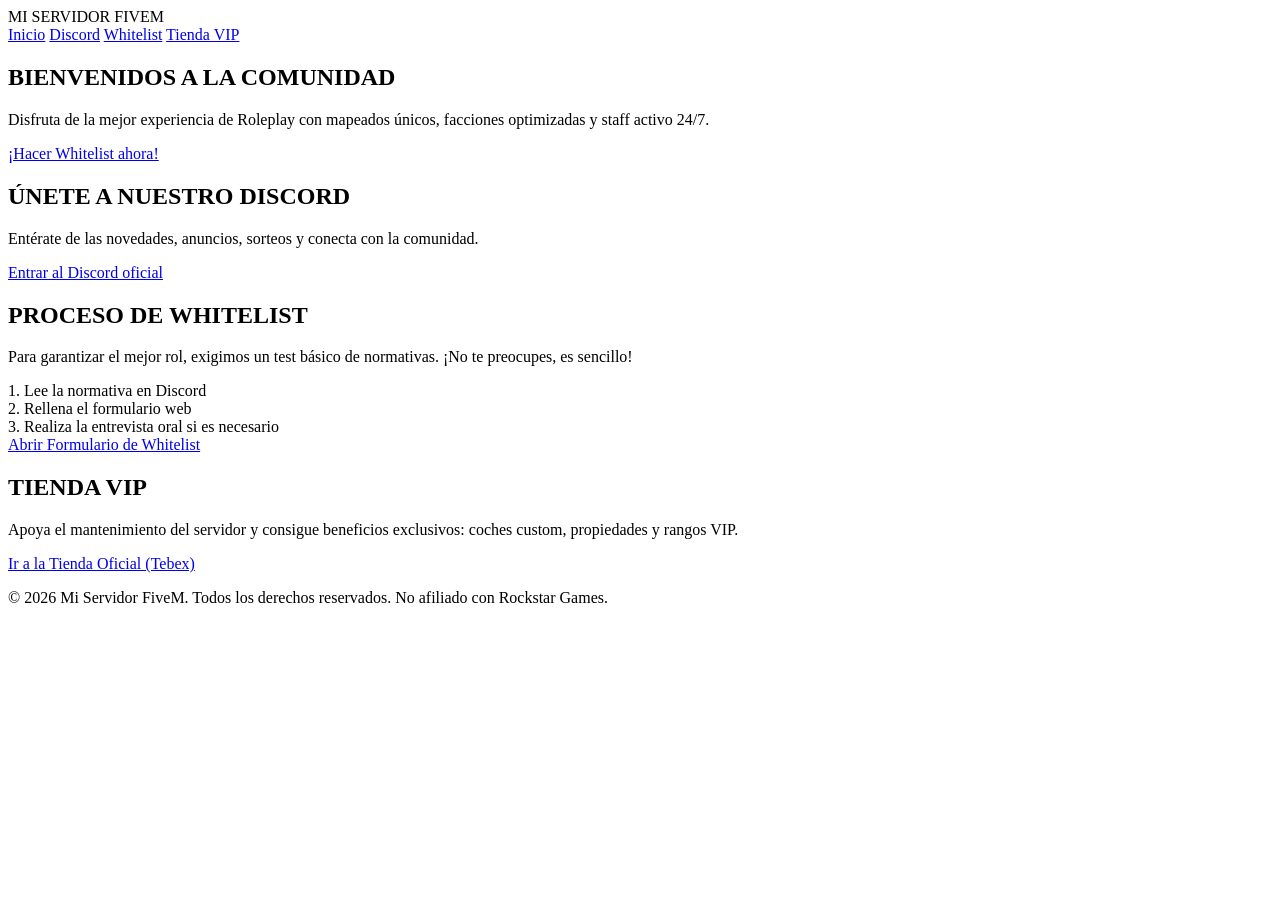
==== index.html @ 70bea01f "Add initial HTML structure for FiveM server page" ====
<!DOCTYPE html>
<html lang="es">
<head>
    <meta charset="UTF-8">
    <meta name="viewport" content="width=device-width, initial-scale=1.0">
    <title>Servidor FiveM | Inicio</title>
    <link rel="stylesheet" href="style.css">
</head>
<body>

    <!-- Encabezado / Navbar -->
    <header>
        <div class="logo">MI SERVIDOR FIVEM</div>
        <nav>
            <a href="#inicio">Inicio</a>
            <a href="#discord">Discord</a>
            <a href="#whitelist">Whitelist</a>
            <a href="#tienda">Tienda VIP</a>
        </nav>
    </header>

    <!-- Sección de Bienvenida -->
    <section id="inicio" class="hero">
        <div class="hero-content">
            <h1>BIENVENIDOS A LA COMUNIDAD</h1>
            <p>Disfruta de la mejor experiencia de Roleplay con mapeados únicos, facciones optimizadas y staff activo 24/7.</p>
            <a href="#whitelist" class="btn-principal">¡Hacer Whitelist ahora!</a>
        </div>
    </section>

    <!-- Sección Discord -->
    <section id="discord" class="seccion-oscura">
        <h2>ÚNETE A NUESTRO DISCORD</h2>
        <p>Entérate de las novedades, anuncios, sorteos y conecta con la comunidad.</p>
        <div class="contenedor-widget">
            <!-- REEMPLAZA ESTE COMENTARIO MÁS ADELANTE CON TU WIDGET REAL DE DISCORD -->
            <a href="https://discord.gg/TU_INVITACION" target="_blank" class="btn-discord">Entrar al Discord oficial</a>
        </div>
    </section>

    <!-- Sección Whitelist -->
    <section id="whitelist" class="seccion-clara">
        <h2>PROCESO DE WHITELIST</h2>
        <p>Para garantizar el mejor rol, exigimos un test básico de normativas. ¡No te preocupes, es sencillo!</p>
        <div class="pasos">
            <div class="paso">1. Lee la normativa en Discord</div>
            <div class="paso">2. Rellena el formulario web</div>
            <div class="paso">3. Realiza la entrevista oral si es necesario</div>
        </div>
        <!-- AQUÍ IRÁ EL LINK A TU FORMULARIO DE TALLY O GOOGLE FORMS -->
        <a href="https://forms.google.com" target="_blank" class="btn-whitelist">Abrir Formulario de Whitelist</a>
    </section>

    <!-- Sección Tienda -->
    <section id="tienda" class="seccion-tienda">
        <h2>TIENDA VIP</h2>
        <p>Apoya el mantenimiento del servidor y consigue beneficios exclusivos: coches custom, propiedades y rangos VIP.</p>
        <!-- AQUÍ IRÁ EL LINK A TU TIENDA DE TEBEX -->
        <a href="https://www.tebex.io" target="_blank" class="btn-tienda">Ir a la Tienda Oficial (Tebex)</a>
    </section>

    <footer>
        <p>&copy; 2026 Mi Servidor FiveM. Todos los derechos reservados. No afiliado con Rockstar Games.</p>
    </footer>

</body>
</html>
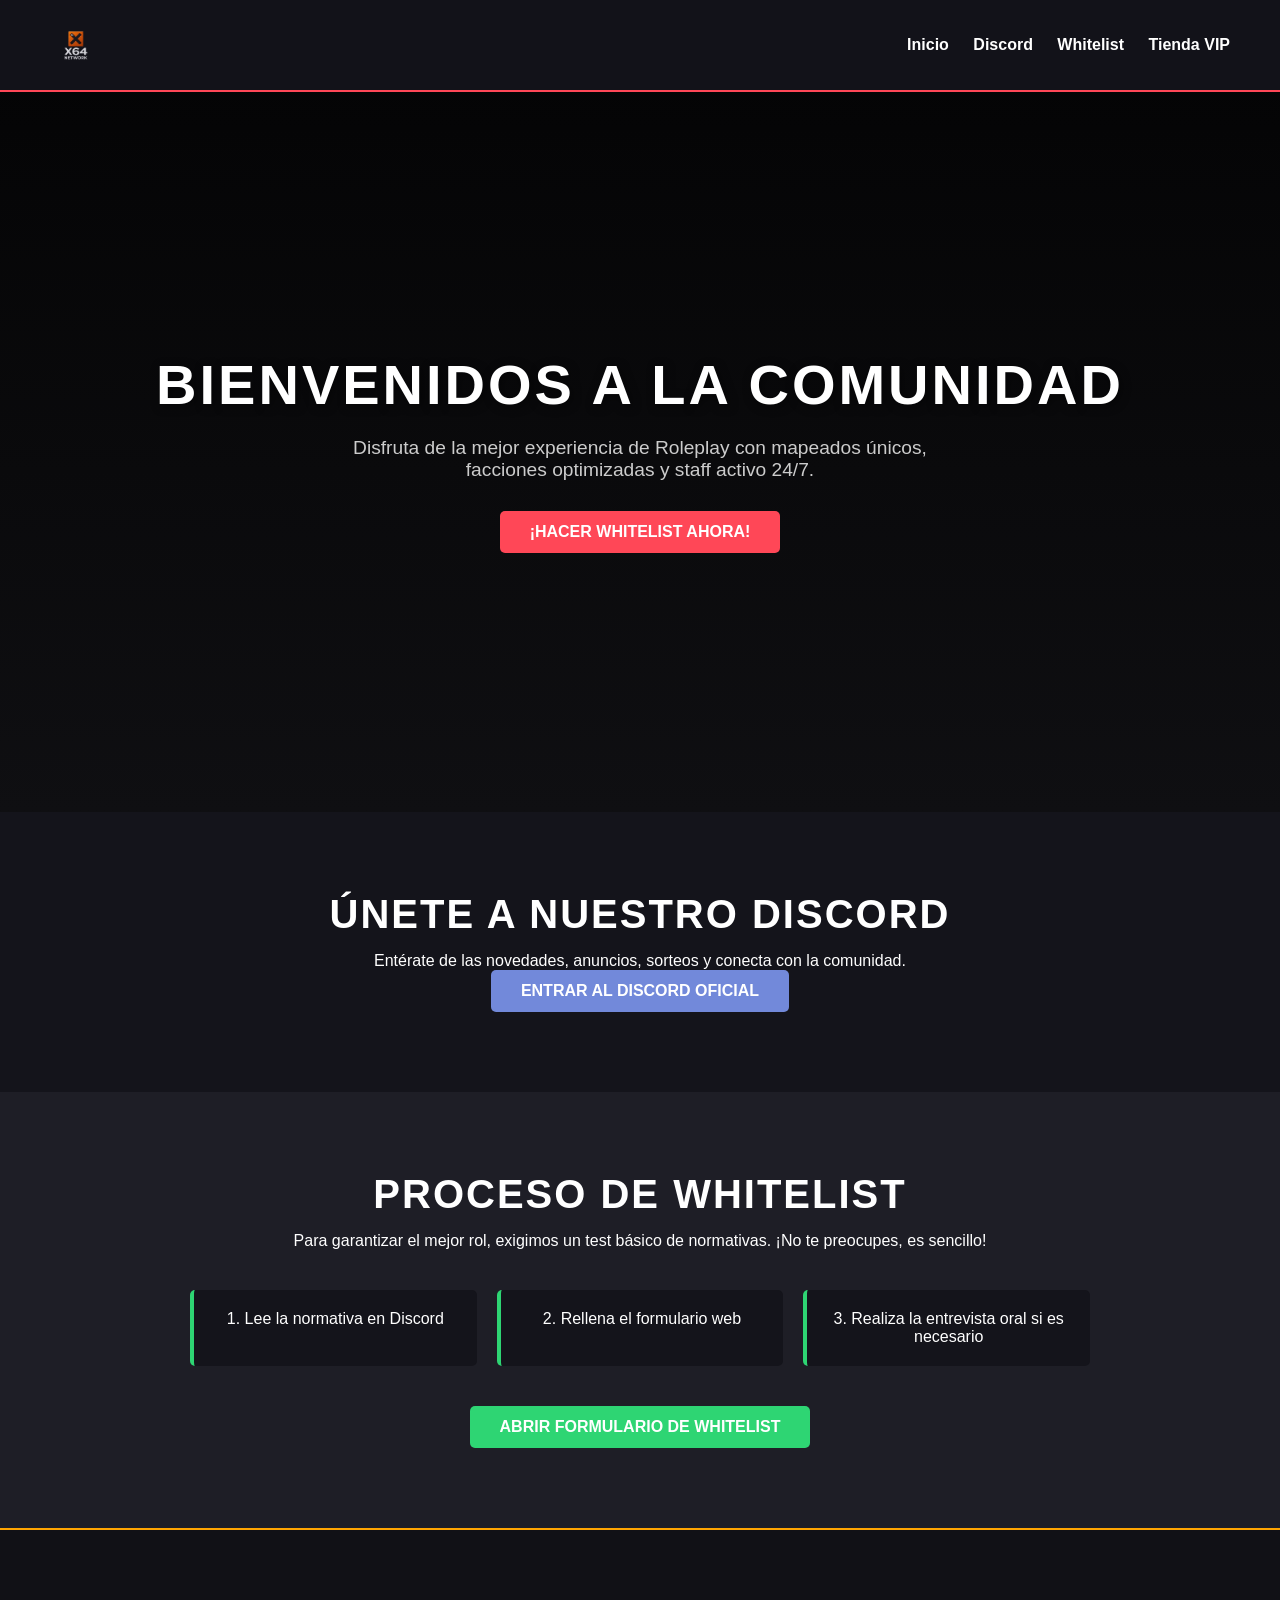
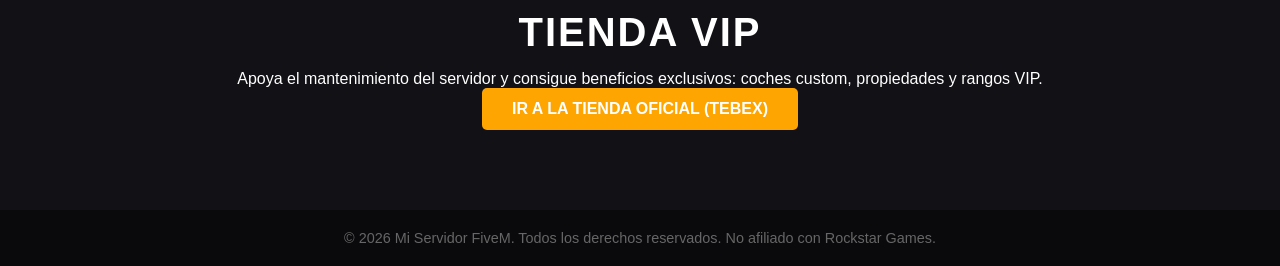
==== commit afc04c5b: "LOGO" ====
--- a/index.html
+++ b/index.html
@@ -10,7 +10,9 @@
 
     <!-- Encabezado / Navbar -->
     <header>
-        <div class="logo">MI SERVIDOR FIVEM</div>
+       <div class="logo">
+            <img src="LOGO.png" alt="Logo x64" style="height: 50px; vertical-align: middle;">
+       </div>
         <nav>
             <a href="#inicio">Inicio</a>
             <a href="#discord">Discord</a>
--- a/style.css
+++ b/style.css
@@ -0,0 +1,137 @@
+/* Configuración General */
+* {
+    margin: 0;
+    padding: 0;
+    box-sizing: border-box;
+    font-family: 'Segoe UI', Tahoma, Geneva, Verdana, sans-serif;
+    scroll-behavior: smooth;
+}
+
+body {
+    background-color: #0f0f12;
+    color: #ffffff;
+}
+
+/* Barra de Navegación */
+header {
+    background-color: rgba(20, 20, 27, 0.95);
+    display: flex;
+    justify-content: space-between;
+    align-items: center;
+    padding: 20px 50px;
+    position: sticky;
+    top: 0;
+    z-index: 1000;
+    border-bottom: 2px solid #ff4757;
+}
+
+.logo {
+    font-size: 1.5rem;
+    font-weight: bold;
+    color: #ff4757;
+    letter-spacing: 2px;
+}
+
+nav a {
+    color: #ffffff;
+    text-decoration: none;
+    margin-left: 20px;
+    font-weight: 600;
+    transition: color 0.3s;
+}
+
+nav a:hover {
+    color: #ff4757;
+}
+
+/* Sección de Bienvenida (Hero) */
+.hero {
+    background: linear-gradient(rgba(0, 0, 0, 0.7), rgba(15, 15, 18, 1)), url('https://w0.peakpx.com/wallpaper/826/874/HD-wallpaper-gta-v-gta-5-rockstar.jpg') no-repeat center center/cover;
+    height: 80vh;
+    display: flex;
+    justify-content: center;
+    align-items: center;
+    text-align: center;
+    padding: 0 20px;
+}
+
+.hero-content h1 {
+    font-size: 3.5rem;
+    margin-bottom: 20px;
+    letter-spacing: 3px;
+    text-shadow: 2px 2px 10px rgba(0,0,0,0.5);
+}
+
+.hero-content p {
+    font-size: 1.2rem;
+    max-width: 600px;
+    margin: 0 auto 30px auto;
+    color: #ccc;
+}
+
+/* Botones */
+.btn-principal, .btn-discord, .btn-whitelist, .btn-tienda {
+    display: inline-block;
+    padding: 12px 30px;
+    border-radius: 5px;
+    text-decoration: none;
+    font-weight: bold;
+    text-transform: uppercase;
+    transition: transform 0.2s, background-color 0.3s;
+}
+
+.btn-principal { background-color: #ff4757; color: white; }
+.btn-principal:hover { background-color: #ff6b81; transform: scale(1.05); }
+
+.btn-discord { background-color: #7289da; color: white; }
+.btn-discord:hover { background-color: #5b73c7; transform: scale(1.05); }
+
+.btn-whitelist { background-color: #2ed573; color: white; }
+.btn-whitelist:hover { background-color: #26af5f; transform: scale(1.05); }
+
+.btn-tienda { background-color: #ffa502; color: white; }
+.btn-tienda:hover { background-color: #e69500; transform: scale(1.05); }
+
+/* Secciones */
+section {
+    padding: 80px 20px;
+    text-align: center;
+}
+
+section h2 {
+    font-size: 2.5rem;
+    margin-bottom: 15px;
+    letter-spacing: 2px;
+}
+
+.seccion-oscura { background-color: #14141b; }
+.seccion-clara { background-color: #1e1e26; }
+.seccion-tienda { background-color: #111116; border-top: 2px solid #ffa502; }
+
+/* Pasos Whitelist */
+.pasos {
+    display: flex;
+    justify-content: center;
+    gap: 20px;
+    margin: 40px auto;
+    max-width: 900px;
+    flex-wrap: wrap;
+}
+
+.paso {
+    background-color: #14141b;
+    padding: 20px;
+    border-radius: 5px;
+    border-left: 4px solid #2ed573;
+    flex: 1;
+    min-width: 250px;
+}
+
+/* Footer */
+footer {
+    background-color: #0a0a0d;
+    padding: 20px;
+    text-align: center;
+    font-size: 0.9rem;
+    color: #666;
+}
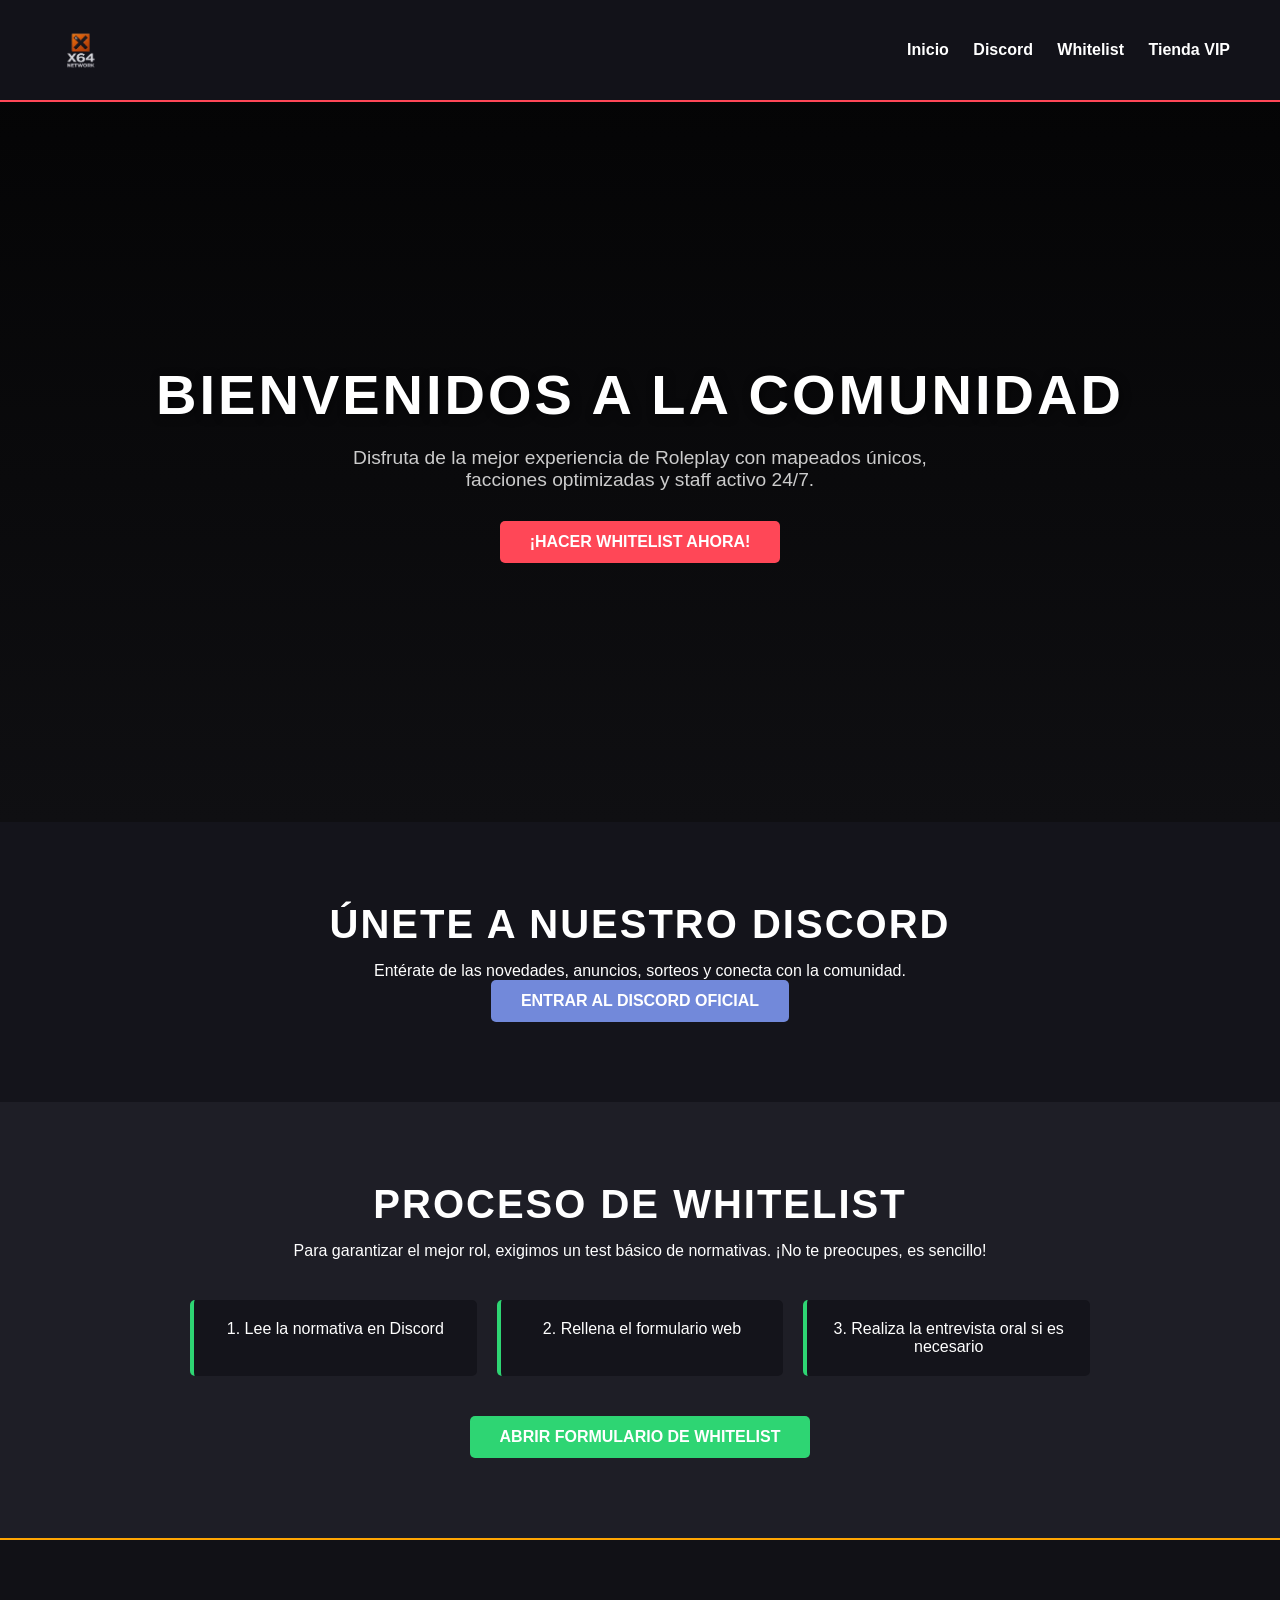
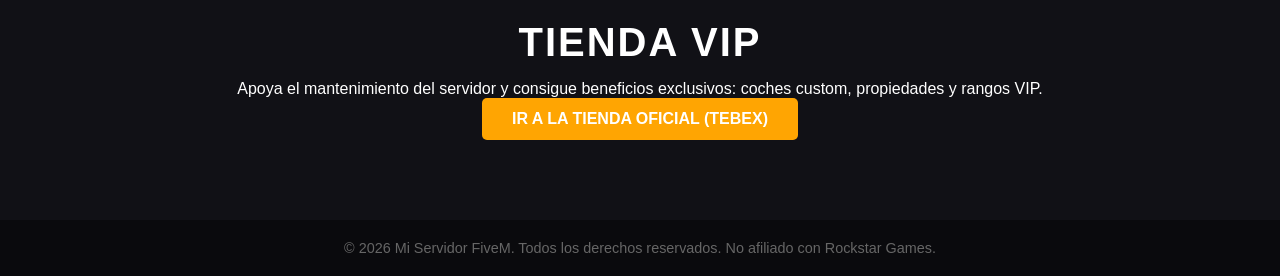
==== commit ae605de4: "LOGO2" ====
--- a/index.html
+++ b/index.html
@@ -11,7 +11,7 @@
     <!-- Encabezado / Navbar -->
     <header>
        <div class="logo">
-            <img src="LOGO.png" alt="Logo x64" style="height: 50px; vertical-align: middle;">
+            <img src="LOGO.png" alt="Logo x64" style="height: 100px; vertical-align: middle;">
        </div>
         <nav>
             <a href="#inicio">Inicio</a>
--- a/style.css
+++ b/style.css
@@ -25,11 +25,13 @@
     border-bottom: 2px solid #ff4757;
 }
 
-.logo {
-    font-size: 1.5rem;
-    font-weight: bold;
-    color: #ff4757;
-    letter-spacing: 2px;
+.logo img {
+    max-height: 60px;
+    width: auto;
+    transition: transform 0.3s;
+}
+.logo img:hover {
+    transform: scale(1.05);
 }
 
 nav a {
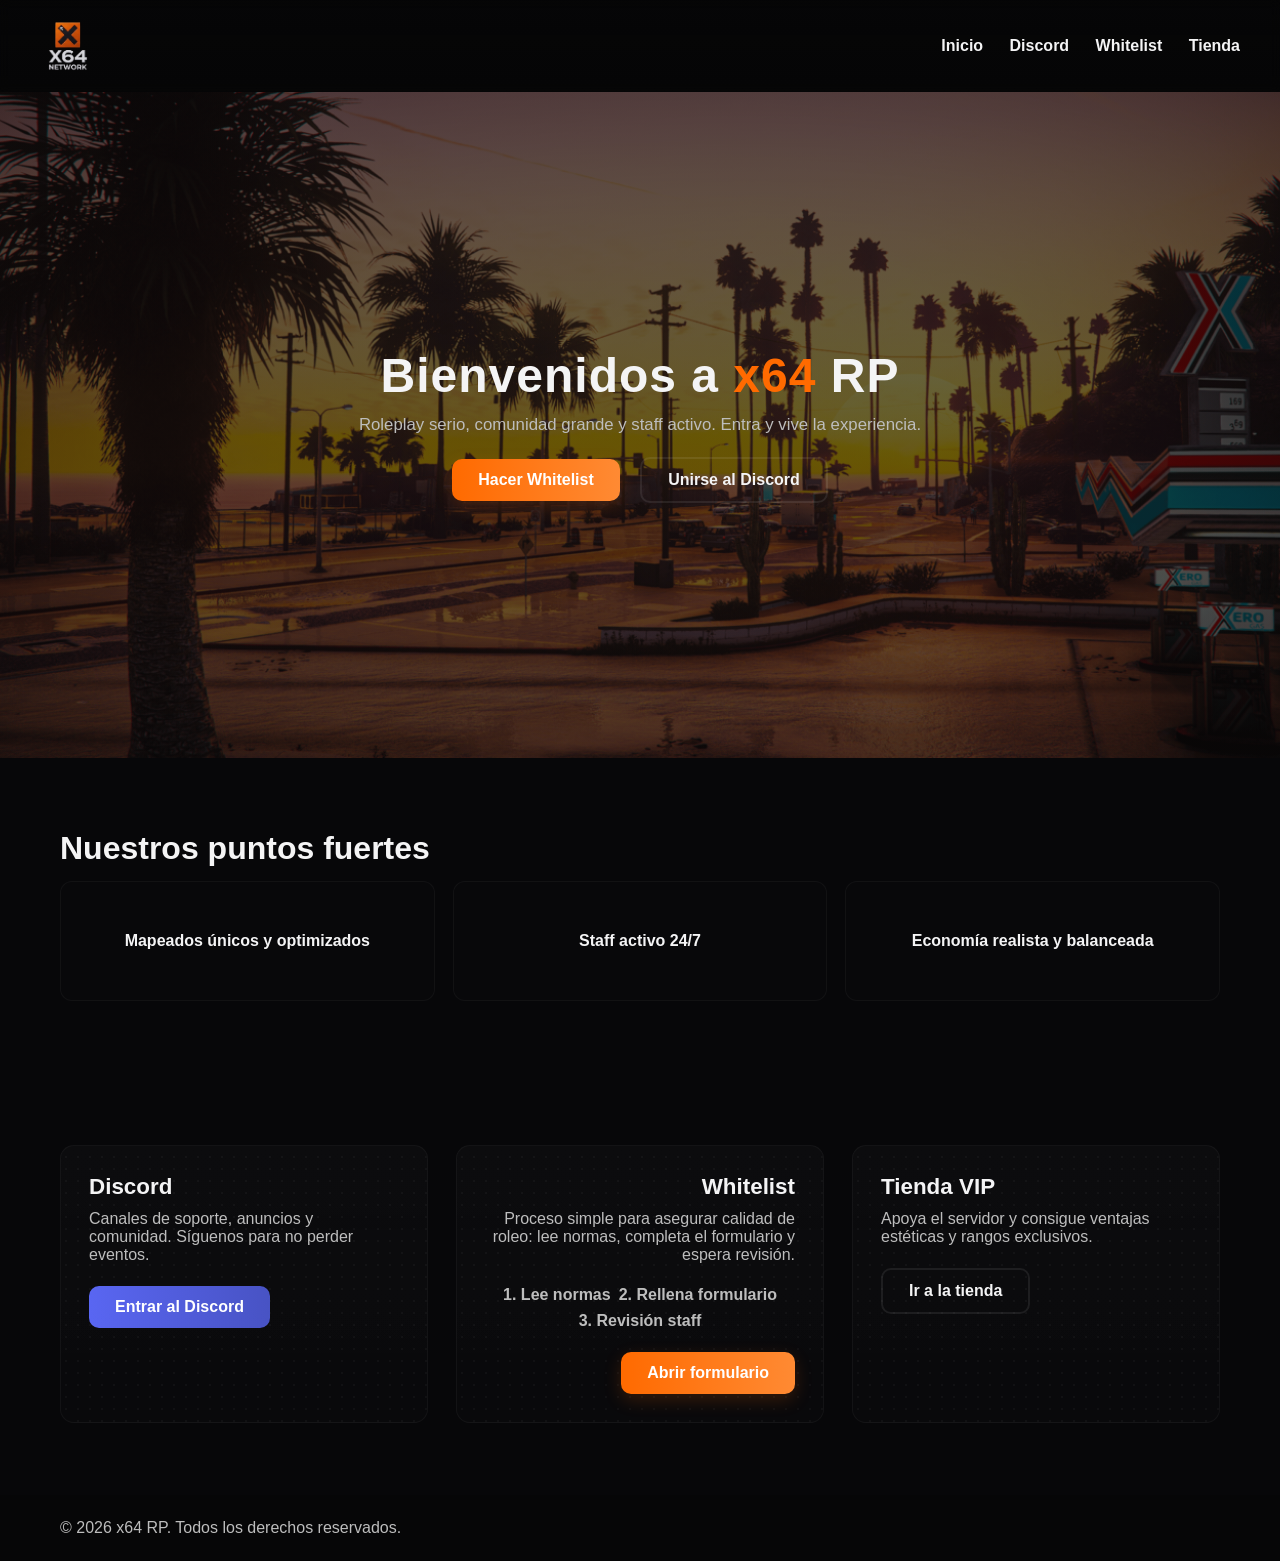
==== commit 0d99da3a: "Con fondo" ====
--- a/index.html
+++ b/index.html
@@ -5,64 +5,87 @@
     <meta name="viewport" content="width=device-width, initial-scale=1.0">
     <title>Servidor FiveM | Inicio</title>
     <link rel="stylesheet" href="style.css">
+    <meta name="theme-color" content="#ff6a00">
 </head>
 <body>
 
-    <!-- Encabezado / Navbar -->
-    <header>
-       <div class="logo">
-            <img src="LOGO.png" alt="Logo x64" style="height: 100px; vertical-align: middle;">
-       </div>
-        <nav>
-            <a href="#inicio">Inicio</a>
-            <a href="#discord">Discord</a>
-            <a href="#whitelist">Whitelist</a>
-            <a href="#tienda">Tienda VIP</a>
-        </nav>
+    <header class="site-header">
+        <div class="container header-inner">
+            <div class="logo">
+                <a href="#inicio"><img src="LOGO.png" alt="Logo servidor" /></a>
+            </div>
+            <nav class="main-nav">
+                <a href="#inicio">Inicio</a>
+                <a href="#discord">Discord</a>
+                <a href="#whitelist">Whitelist</a>
+                <a href="#tienda">Tienda</a>
+            </nav>
+        </div>
     </header>
 
-    <!-- Sección de Bienvenida -->
-    <section id="inicio" class="hero">
-        <div class="hero-content">
-            <h1>BIENVENIDOS A LA COMUNIDAD</h1>
-            <p>Disfruta de la mejor experiencia de Roleplay con mapeados únicos, facciones optimizadas y staff activo 24/7.</p>
-            <a href="#whitelist" class="btn-principal">¡Hacer Whitelist ahora!</a>
+    <main class="site-main">
+        <section id="inicio" class="hero">
+            <div class="container hero-inner">
+                <h1 class="hero-title">Bienvenidos a <span class="accent">x64</span> RP</h1>
+                <p class="hero-sub">Roleplay serio, comunidad grande y staff activo. Entra y vive la experiencia.</p>
+                <div class="hero-cta">
+                    <a href="#whitelist" class="btn btn-primary">Hacer Whitelist</a>
+                    <a href="#discord" class="btn btn-outline">Unirse al Discord</a>
+                </div>
+            </div>
+        </section>
+
+        <section id="features" class="section">
+            <div class="container">
+                <h2>Nuestros puntos fuertes</h2>
+                <div class="grid features-grid">
+                    <div class="card feature">Mapeados únicos y optimizados</div>
+                    <div class="card feature">Staff activo 24/7</div>
+                    <div class="card feature">Economía realista y balanceada</div>
+                </div>
+            </div>
+        </section>
+
+        <section id="services" class="section services">
+            <div class="container">
+                <div class="services-grid">
+                    <article class="module">
+                        <div class="module-inner">
+                            <h3>Discord</h3>
+                            <p>Canales de soporte, anuncios y comunidad. Síguenos para no perder eventos.</p>
+                            <a href="https://discord.gg/v5EF3xJByE" target="_blank" class="btn btn-discord">Entrar al Discord</a>
+                        </div>
+                    </article>
+
+                    <article class="module">
+                        <div class="module-inner">
+                            <h3>Whitelist</h3>
+                            <p>Proceso simple para asegurar calidad de roleo: lee normas, completa el formulario y espera revisión.</p>
+                            <div class="pasos brief">
+                                <span>1. Lee normas</span>
+                                <span>2. Rellena formulario</span>
+                                <span>3. Revisión staff</span>
+                            </div>
+                            <a href="https://forms.google.com" target="_blank" class="btn btn-primary">Abrir formulario</a>
+                        </div>
+                    </article>
+
+                    <article class="module">
+                        <div class="module-inner">
+                            <h3>Tienda VIP</h3>
+                            <p>Apoya el servidor y consigue ventajas estéticas y rangos exclusivos.</p>
+                            <a href="https://www.tebex.io" target="_blank" class="btn btn-outline">Ir a la tienda</a>
+                        </div>
+                    </article>
+                </div>
+            </div>
+        </section>
+    </main>
+
+    <footer class="site-footer">
+        <div class="container footer-inner">
+            <p>&copy; 2026 x64 RP. Todos los derechos reservados.</p>
         </div>
-    </section>
-
-    <!-- Sección Discord -->
-    <section id="discord" class="seccion-oscura">
-        <h2>ÚNETE A NUESTRO DISCORD</h2>
-        <p>Entérate de las novedades, anuncios, sorteos y conecta con la comunidad.</p>
-        <div class="contenedor-widget">
-            <!-- REEMPLAZA ESTE COMENTARIO MÁS ADELANTE CON TU WIDGET REAL DE DISCORD -->
-            <a href="https://discord.gg/TU_INVITACION" target="_blank" class="btn-discord">Entrar al Discord oficial</a>
-        </div>
-    </section>
-
-    <!-- Sección Whitelist -->
-    <section id="whitelist" class="seccion-clara">
-        <h2>PROCESO DE WHITELIST</h2>
-        <p>Para garantizar el mejor rol, exigimos un test básico de normativas. ¡No te preocupes, es sencillo!</p>
-        <div class="pasos">
-            <div class="paso">1. Lee la normativa en Discord</div>
-            <div class="paso">2. Rellena el formulario web</div>
-            <div class="paso">3. Realiza la entrevista oral si es necesario</div>
-        </div>
-        <!-- AQUÍ IRÁ EL LINK A TU FORMULARIO DE TALLY O GOOGLE FORMS -->
-        <a href="https://forms.google.com" target="_blank" class="btn-whitelist">Abrir Formulario de Whitelist</a>
-    </section>
-
-    <!-- Sección Tienda -->
-    <section id="tienda" class="seccion-tienda">
-        <h2>TIENDA VIP</h2>
-        <p>Apoya el mantenimiento del servidor y consigue beneficios exclusivos: coches custom, propiedades y rangos VIP.</p>
-        <!-- AQUÍ IRÁ EL LINK A TU TIENDA DE TEBEX -->
-        <a href="https://www.tebex.io" target="_blank" class="btn-tienda">Ir a la Tienda Oficial (Tebex)</a>
-    </section>
-
-    <footer>
-        <p>&copy; 2026 Mi Servidor FiveM. Todos los derechos reservados. No afiliado con Rockstar Games.</p>
     </footer>
 
 </body>
--- a/style.css
+++ b/style.css
@@ -1,139 +1,144 @@
-/* Configuración General */
-* {
-    margin: 0;
-    padding: 0;
-    box-sizing: border-box;
-    font-family: 'Segoe UI', Tahoma, Geneva, Verdana, sans-serif;
-    scroll-behavior: smooth;
+/* ==========================================
+   THEME & BASE
+   ========================================== */
+:root{
+    --bg-color: #060607;
+    --text: #f4f4f5;
+    --muted: #bdbdbd;
+    --orange: #ff6a00;
+    --orange-2: #ff8a33;
+    --card-bg: rgba(10,10,12,0.55);
 }
 
-body {
-    background-color: #0f0f12;
-    color: #ffffff;
+*{box-sizing:border-box;margin:0;padding:0;font-family: 'Segoe UI', Tahoma, Geneva, Verdana, sans-serif;scroll-behavior:smooth}
+
+html,body{height:100%}
+body{
+   position:relative;
+   color:var(--text);
+   background:var(--bg-color);
+   min-height:100vh;
 }
 
-/* Barra de Navegación */
-header {
-    background-color: rgba(20, 20, 27, 0.95);
-    display: flex;
-    justify-content: space-between;
-    align-items: center;
-    padding: 20px 50px;
-    position: sticky;
-    top: 0;
-    z-index: 1000;
-    border-bottom: 2px solid #ff4757;
+.container{max-width:1200px;margin:0 auto;padding:0 20px}
+
+/* ==========================================
+   HEADER / NAV
+   ========================================== */
+.site-header{position:sticky;top:0;z-index:40}
+.header-inner{display:flex;align-items:center;justify-content:space-between;padding:18px 0}
+.logo img{height:56px;width:auto;display:block}
+.main-nav a{color:var(--text);text-decoration:none;margin-left:22px;font-weight:600;transition:color .18s}
+.main-nav a:hover{color:var(--orange)}
+.site-header{background:linear-gradient(180deg, rgba(6,6,6,0.45), rgba(6,6,6,0.15));backdrop-filter:blur(6px);}
+
+/* ==========================================
+   HERO
+   ========================================== */
+.hero{position:relative;z-index:2;display:flex;align-items:center;justify-content:center;text-align:center;min-height:74vh;padding:80px 0;background:linear-gradient(180deg, rgba(6,6,6,0.35), rgba(6,6,6,0.1)), url('background.png') center/cover no-repeat}
+.hero::before{content:"";position:absolute;inset:0;background:linear-gradient(180deg, rgba(6,6,6,0.45), rgba(6,6,6,0.55));z-index:1}
+.hero-inner{max-width:900px;position:relative;z-index:2}
+.hero-title{font-size:3rem;letter-spacing:1px;margin-bottom:12px}
+.hero-title .accent{color:var(--orange);font-weight:800}
+.hero-sub{color:var(--muted);margin-bottom:22px;font-size:1.05rem}
+.hero-cta .btn{margin:0 8px}
+
+/* ==========================================
+   BUTTONS
+   ========================================== */
+.btn{display:inline-block;padding:12px 26px;border-radius:10px;text-decoration:none;font-weight:700;text-transform:none;transition:transform .15s,box-shadow .15s}
+.btn-primary{background:linear-gradient(90deg,var(--orange),var(--orange-2));color:#fff;box-shadow:0 6px 18px rgba(255,106,0,0.18)}
+.btn-primary:hover{transform:translateY(-3px);box-shadow:0 10px 30px rgba(255,106,0,0.18)}
+.btn-outline{background:transparent;color:var(--text);border:2px solid rgba(255,255,255,0.08)}
+.btn-outline:hover{border-color:var(--orange);color:var(--orange)}
+.btn-discord{background:linear-gradient(90deg,#5865f2,#4752c4);color:#fff}
+
+/* ==========================================
+   SECTIONS & CARDS
+   ========================================== */
+section.section{padding:72px 0}
+section h2{font-size:2rem;margin-bottom:14px}
+.section-dark{background:linear-gradient(180deg, rgba(0,0,0,0.15), rgba(0,0,0,0.25));}
+.section-accent{border-top:4px solid rgba(255,106,0,0.12)}
+
+/* Aplicar fondo sólido con patrón punteado a todas las secciones debajo del hero */
+.site-main > section:not(.hero){
+   background-color:rgba(8,8,9,0.92);
+   background-image: radial-gradient(circle, rgba(255,255,255,0.035) 0.5px, transparent 0.5px);
+   background-size:18px 18px;
+   -webkit-backdrop-filter: none;
+   backdrop-filter: none;
+   position:relative;
+   overflow:hidden;
 }
 
-.logo img {
-    max-height: 60px;
-    width: auto;
-    transition: transform 0.3s;
-}
-.logo img:hover {
-    transform: scale(1.05);
+/* animación muy sutil del patrón para dar vida sin distraer */
+.site-main > section:not(.hero){
+   animation: moveDots 18s linear infinite;
 }
 
-nav a {
-    color: #ffffff;
-    text-decoration: none;
-    margin-left: 20px;
-    font-weight: 600;
-    transition: color 0.3s;
+@keyframes moveDots{
+   from{background-position:0 0}
+   to{background-position:80px 80px}
 }
 
-nav a:hover {
-    color: #ff4757;
+.grid{display:grid;gap:18px}
+.features-grid{grid-template-columns:repeat(3,1fr)}
+
+.card{background:var(--card-bg);padding:20px;border-radius:12px;border:1px solid rgba(255,255,255,0.04)}
+.feature{min-height:120px;display:flex;align-items:center;justify-content:center;font-weight:600}
+
+.pasos{display:flex;gap:16px;justify-content:center;flex-wrap:wrap;margin:22px 0}
+.paso{background:rgba(0,0,0,0.35);padding:18px;border-radius:10px;min-width:220px;border-left:6px solid var(--orange)}
+
+/* ==========================================
+   FOOTER
+   ========================================== */
+.site-footer{position:relative;z-index:2;padding:24px 0;color:var(--muted);}
+
+/* ==========================================
+   RESPONSIVE
+   ========================================== */
+@media (max-width:900px){
+    .features-grid{grid-template-columns:repeat(2,1fr)}
+    .hero-title{font-size:2.2rem}
+}
+@media (max-width:600px){
+    .features-grid{grid-template-columns:1fr}
+    .main-nav{display:none}
+    .hero{padding:48px 0}
 }
 
-/* Sección de Bienvenida (Hero) */
-.hero {
-    background: linear-gradient(rgba(0, 0, 0, 0.7), rgba(15, 15, 18, 1)), url('https://w0.peakpx.com/wallpaper/826/874/HD-wallpaper-gta-v-gta-5-rockstar.jpg') no-repeat center center/cover;
-    height: 80vh;
-    display: flex;
-    justify-content: center;
-    align-items: center;
-    text-align: center;
-    padding: 0 20px;
+/* ==========================================
+   SERVICES / MODULES (Discord / Whitelist / Tienda)
+   ========================================== */
+.services-grid{display:grid;grid-template-columns:repeat(3,1fr);gap:28px;align-items:stretch}
+.module{position:relative;overflow:hidden;border-radius:14px;background:linear-gradient(180deg, rgba(255,255,255,0.02), rgba(255,255,255,0.01));border:1px solid rgba(255,255,255,0.04);padding:28px}
+.module-inner{position:relative;z-index:2}
+.module h3{font-size:1.4rem;margin-bottom:10px;color:var(--text)}
+.module p{color:var(--muted);margin-bottom:14px}
+.pasos.brief{display:flex;gap:8px;justify-content:center;margin-bottom:14px;color:var(--muted);font-weight:600}
+
+/* Alternar alineación: odd izquierda, even derecha */
+.module:nth-child(odd) .module-inner{text-align:left}
+.module:nth-child(even) .module-inner{text-align:right}
+
+/* overlay de puntitos (estrellitas) animadas */
+.module::before{content:"";position:absolute;inset:-20%;background-image:radial-gradient(circle, rgba(255,255,255,0.06) 1px, transparent 1px);background-size:12px 12px;opacity:0.6;transform:translate3d(0,0,0);z-index:1;pointer-events:none}
+.module::after{content:"";position:absolute;inset:0;background:linear-gradient(180deg, rgba(255,255,255,0.02), rgba(0,0,0,0));mix-blend-mode:overlay;z-index:3;pointer-events:none;opacity:0.6}
+
+/* movimiento sutil de los puntitos */
+.module::before{animation: floatDots 16s linear infinite}
+@keyframes floatDots{from{background-position:0 0}to{background-position:120px 80px}}
+
+/* botones en módulos */
+.module .btn{margin-top:8px}
+
+@media (max-width:1000px){
+   .services-grid{grid-template-columns:1fr;gap:18px}
+   .module:nth-child(even) .module-inner{text-align:left}
 }
 
-.hero-content h1 {
-    font-size: 3.5rem;
-    margin-bottom: 20px;
-    letter-spacing: 3px;
-    text-shadow: 2px 2px 10px rgba(0,0,0,0.5);
-}
+/* small utility tweaks */
+a{color:inherit}
 
-.hero-content p {
-    font-size: 1.2rem;
-    max-width: 600px;
-    margin: 0 auto 30px auto;
-    color: #ccc;
-}
-
-/* Botones */
-.btn-principal, .btn-discord, .btn-whitelist, .btn-tienda {
-    display: inline-block;
-    padding: 12px 30px;
-    border-radius: 5px;
-    text-decoration: none;
-    font-weight: bold;
-    text-transform: uppercase;
-    transition: transform 0.2s, background-color 0.3s;
-}
-
-.btn-principal { background-color: #ff4757; color: white; }
-.btn-principal:hover { background-color: #ff6b81; transform: scale(1.05); }
-
-.btn-discord { background-color: #7289da; color: white; }
-.btn-discord:hover { background-color: #5b73c7; transform: scale(1.05); }
-
-.btn-whitelist { background-color: #2ed573; color: white; }
-.btn-whitelist:hover { background-color: #26af5f; transform: scale(1.05); }
-
-.btn-tienda { background-color: #ffa502; color: white; }
-.btn-tienda:hover { background-color: #e69500; transform: scale(1.05); }
-
-/* Secciones */
-section {
-    padding: 80px 20px;
-    text-align: center;
-}
-
-section h2 {
-    font-size: 2.5rem;
-    margin-bottom: 15px;
-    letter-spacing: 2px;
-}
-
-.seccion-oscura { background-color: #14141b; }
-.seccion-clara { background-color: #1e1e26; }
-.seccion-tienda { background-color: #111116; border-top: 2px solid #ffa502; }
-
-/* Pasos Whitelist */
-.pasos {
-    display: flex;
-    justify-content: center;
-    gap: 20px;
-    margin: 40px auto;
-    max-width: 900px;
-    flex-wrap: wrap;
-}
-
-.paso {
-    background-color: #14141b;
-    padding: 20px;
-    border-radius: 5px;
-    border-left: 4px solid #2ed573;
-    flex: 1;
-    min-width: 250px;
-}
-
-/* Footer */
-footer {
-    background-color: #0a0a0d;
-    padding: 20px;
-    text-align: center;
-    font-size: 0.9rem;
-    color: #666;
-}
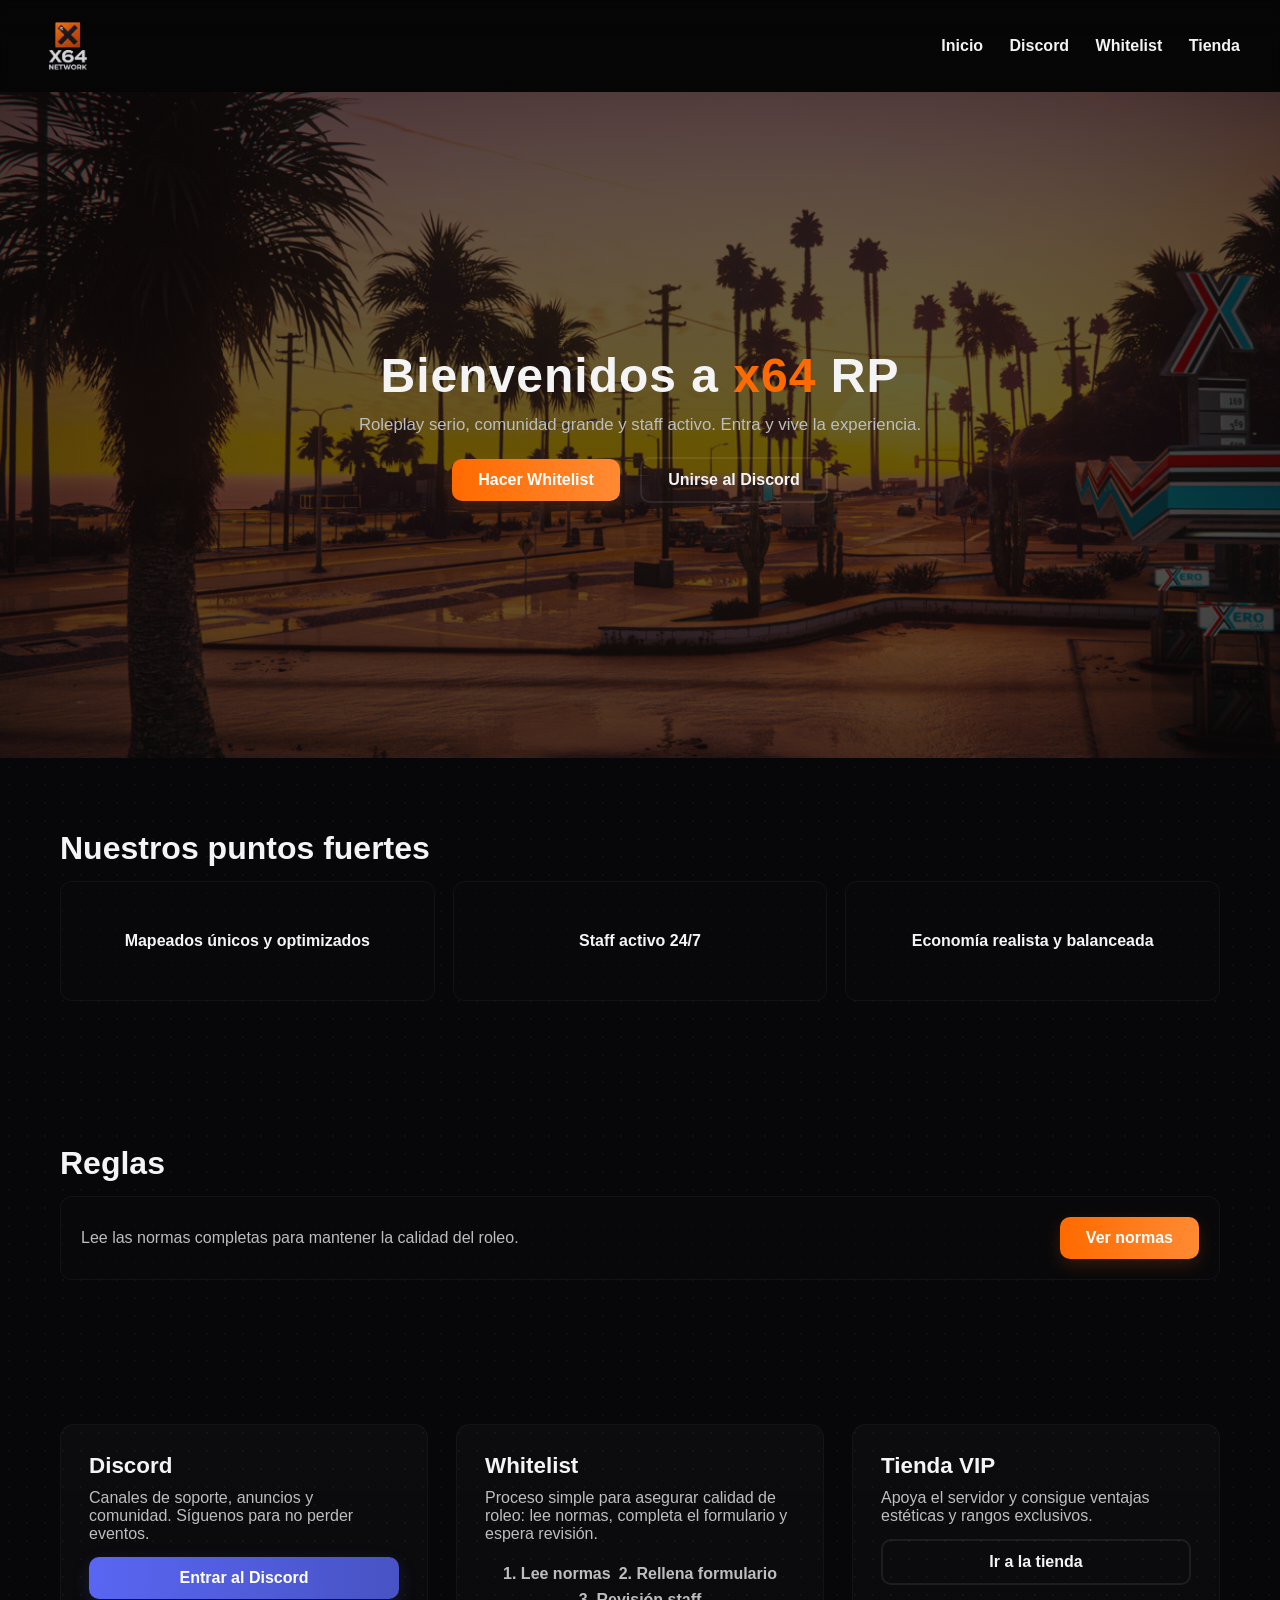
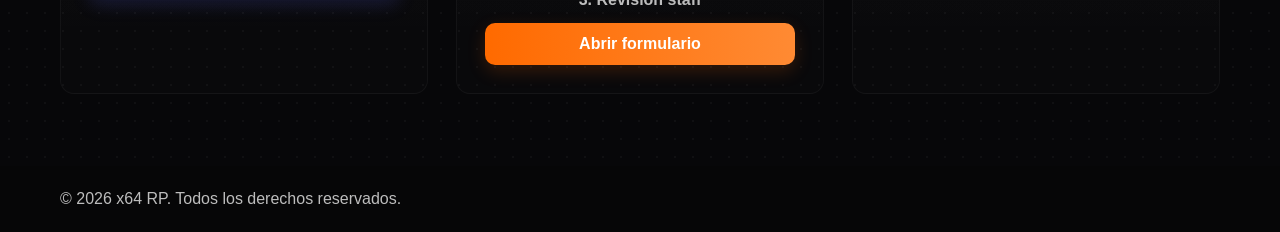
==== commit a930e9a1: "con normas" ====
--- a/index.html
+++ b/index.html
@@ -46,6 +46,16 @@
             </div>
         </section>
 
+        <section id="reglas" class="section">
+            <div class="container">
+                <h2>Reglas</h2>
+                <div class="card" style="display:flex;align-items:center;justify-content:space-between;gap:16px;padding:20px;flex-wrap:wrap">
+                    <p style="margin:0;color:var(--muted);max-width:900px">Lee las normas completas para mantener la calidad del roleo.</p>
+                    <a href="normas.html" class="btn btn-primary">Ver normas</a>
+                </div>
+            </div>
+        </section>
+
         <section id="services" class="section services">
             <div class="container">
                 <div class="services-grid">
--- a/style.css
+++ b/style.css
@@ -51,7 +51,8 @@
 .btn-primary:hover{transform:translateY(-3px);box-shadow:0 10px 30px rgba(255,106,0,0.18)}
 .btn-outline{background:transparent;color:var(--text);border:2px solid rgba(255,255,255,0.08)}
 .btn-outline:hover{border-color:var(--orange);color:var(--orange)}
-.btn-discord{background:linear-gradient(90deg,#5865f2,#4752c4);color:#fff}
+.btn-discord{background:linear-gradient(90deg,#5865f2,#4752c4);color:#fff;box-shadow:0 6px 18px rgba(88,101,242,0.18)}
+.btn-discord:hover{transform:translateY(-3px);box-shadow:0 10px 30px rgba(88,101,242,0.18)}
 
 /* ==========================================
    SECTIONS & CARDS
@@ -64,7 +65,7 @@
 /* Aplicar fondo sólido con patrón punteado a todas las secciones debajo del hero */
 .site-main > section:not(.hero){
    background-color:rgba(8,8,9,0.92);
-   background-image: radial-gradient(circle, rgba(255,255,255,0.035) 0.5px, transparent 0.5px);
+   background-image: radial-gradient(circle, rgba(255,255,255,0.035) 0.8px, transparent 0.8px);
    background-size:18px 18px;
    -webkit-backdrop-filter: none;
    backdrop-filter: none;
@@ -123,16 +124,22 @@
 .module:nth-child(odd) .module-inner{text-align:left}
 .module:nth-child(even) .module-inner{text-align:right}
 
-/* overlay de puntitos (estrellitas) animadas */
-.module::before{content:"";position:absolute;inset:-20%;background-image:radial-gradient(circle, rgba(255,255,255,0.06) 1px, transparent 1px);background-size:12px 12px;opacity:0.6;transform:translate3d(0,0,0);z-index:1;pointer-events:none}
+.module::before{content:"";position:absolute;inset:-20%;background-image:none;background-size:12px 12px;opacity:0;transform:translate3d(0,0,0);z-index:1;pointer-events:none}
 .module::after{content:"";position:absolute;inset:0;background:linear-gradient(180deg, rgba(255,255,255,0.02), rgba(0,0,0,0));mix-blend-mode:overlay;z-index:3;pointer-events:none;opacity:0.6}
 
-/* movimiento sutil de los puntitos */
-.module::before{animation: floatDots 16s linear infinite}
+/* desactivar animación de puntitos dentro de los módulos (patrón ya está en la sección principal) */
+.module::before{animation: none}
 @keyframes floatDots{from{background-position:0 0}to{background-position:120px 80px}}
 
 /* botones en módulos */
 .module .btn{margin-top:8px}
+
+/* Centrar botones dentro de los módulos (Discord, formulario, tienda) */
+.services-grid .module .btn{display:block;margin:12px auto 0;text-align:center}
+
+/* Forzar título y párrafo de Whitelist a la izquierda */
+.services-grid .module:nth-child(2) .module-inner h3,
+.services-grid .module:nth-child(2) .module-inner p{ text-align:left }
 
 @media (max-width:1000px){
    .services-grid{grid-template-columns:1fr;gap:18px}
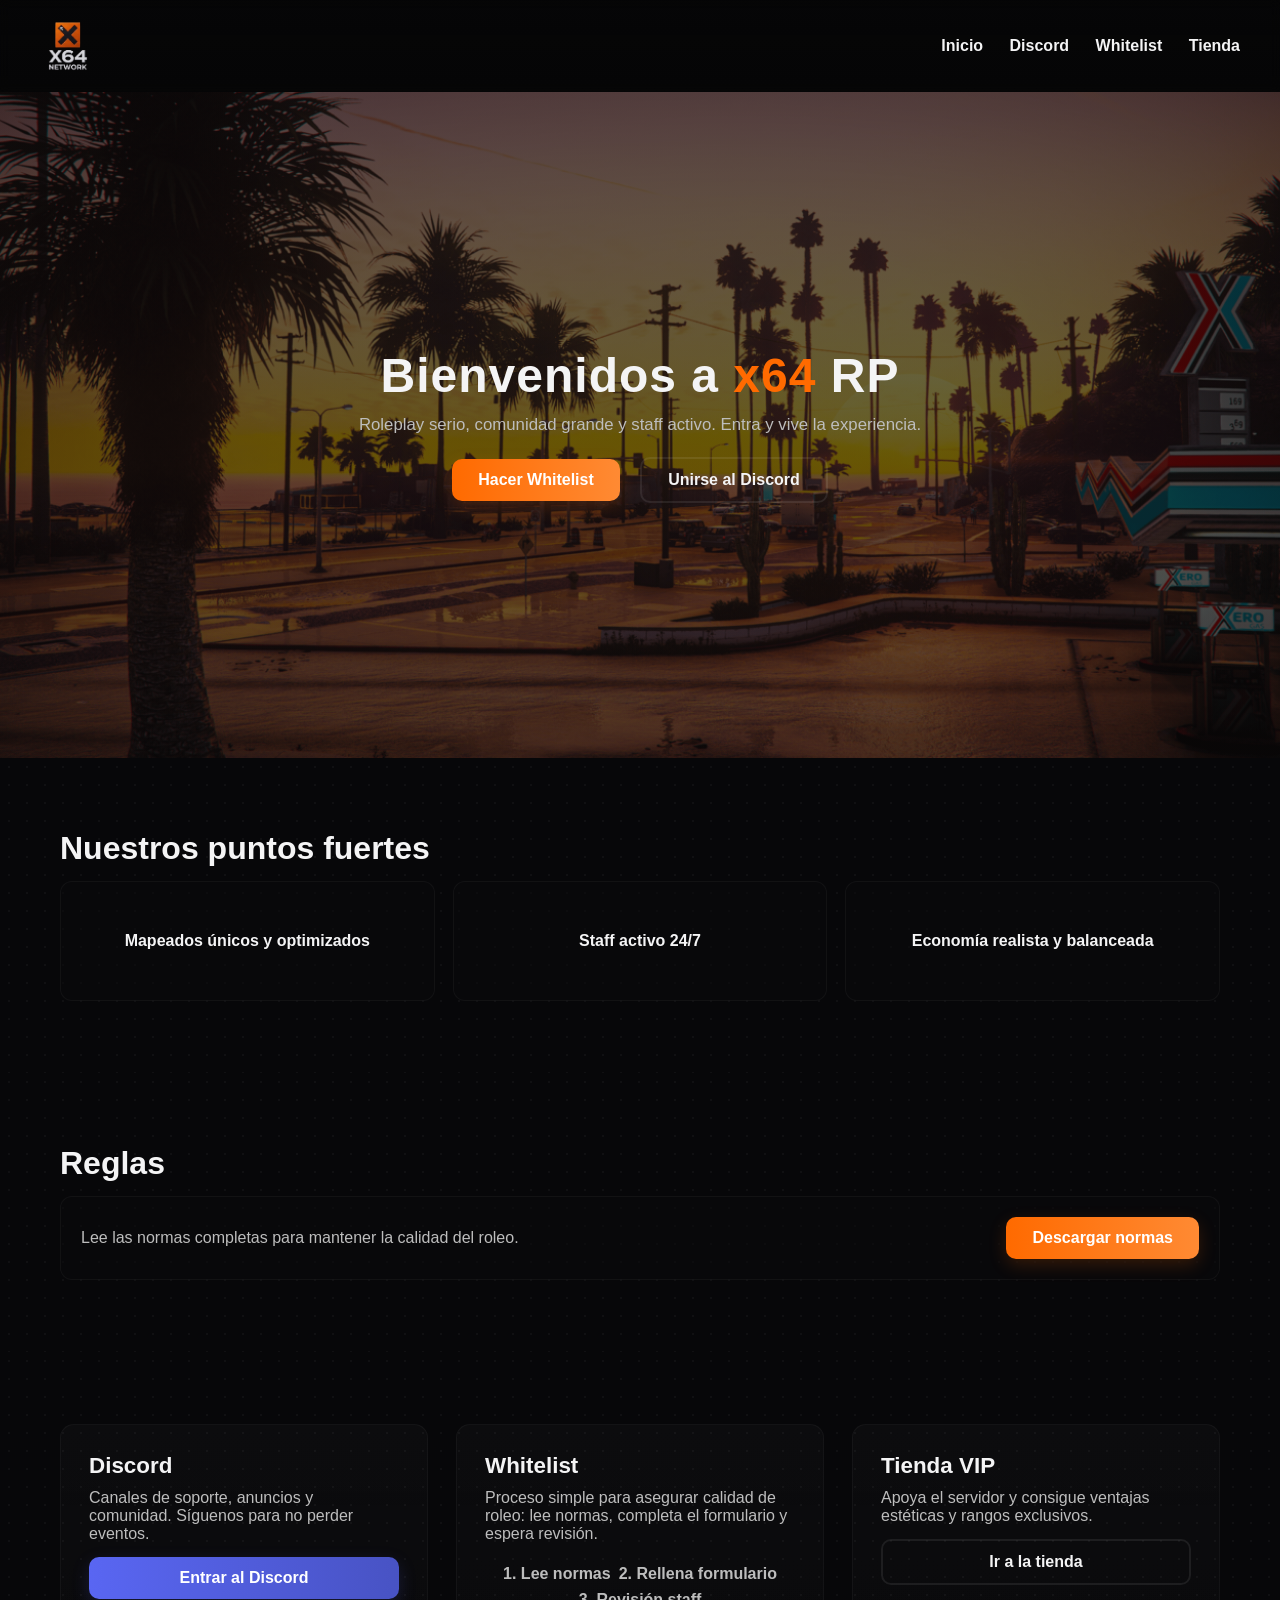
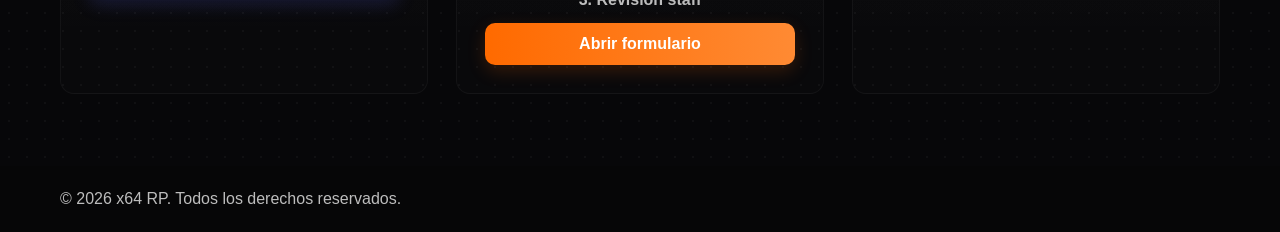
==== commit 1f84c039: "ahora las normas son descargables" ====
--- a/index.html
+++ b/index.html
@@ -51,7 +51,7 @@
                 <h2>Reglas</h2>
                 <div class="card" style="display:flex;align-items:center;justify-content:space-between;gap:16px;padding:20px;flex-wrap:wrap">
                     <p style="margin:0;color:var(--muted);max-width:900px">Lee las normas completas para mantener la calidad del roleo.</p>
-                    <a href="normas.html" class="btn btn-primary">Ver normas</a>
+                    <a href="📜 NORMAS GENERALES – x64 NETWORK.pdf" class="btn btn-primary" download="Normas.pdf">Descargar normas</a>
                 </div>
             </div>
         </section>
